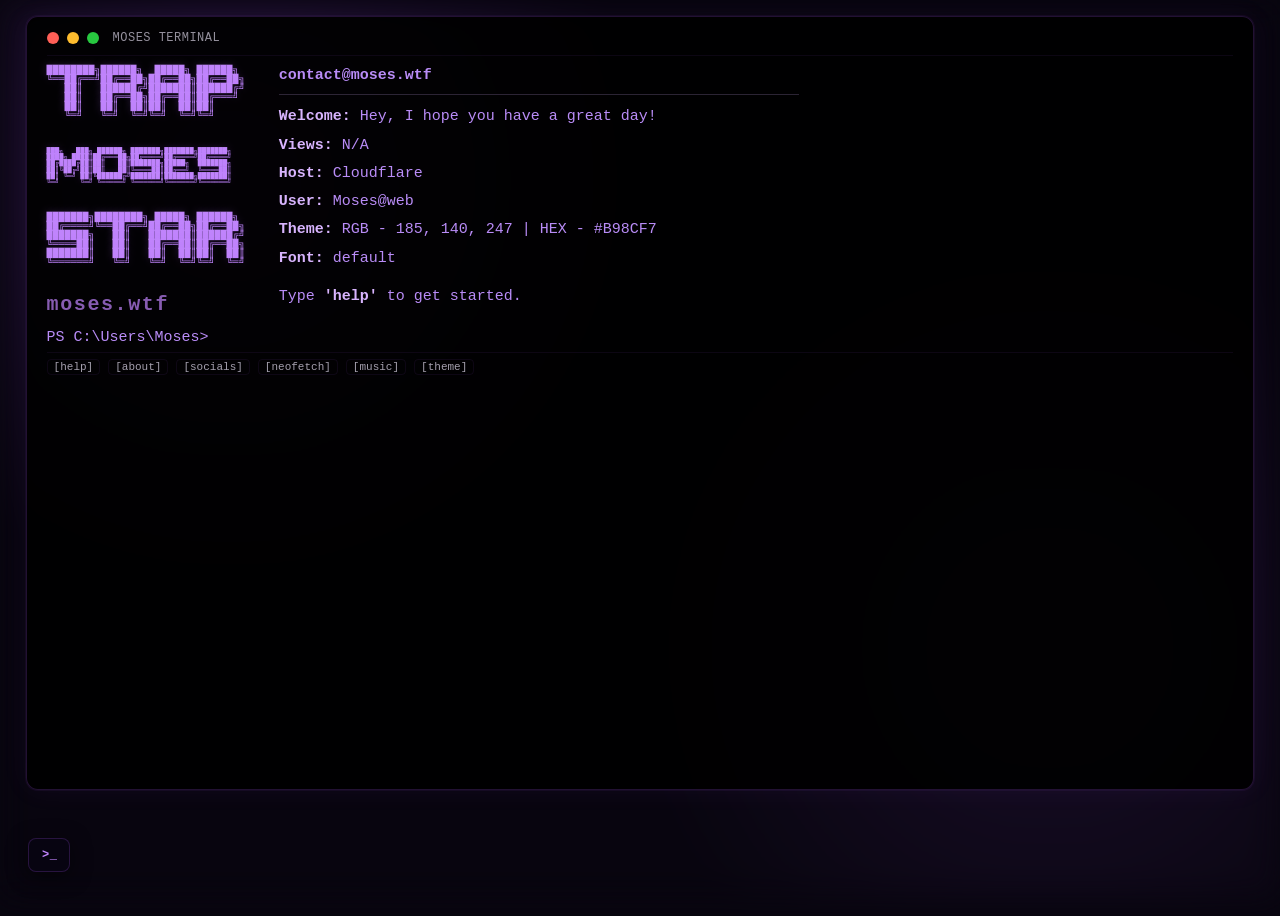
==== index.html @ 408b605d "feat: add founder badge, larger badges, theme-adaptive color" ====
<!DOCTYPE html>
<html lang="de">
<head>
  <meta charset="UTF-8" />
  <meta name="viewport" content="width=device-width, initial-scale=1.0"/>
  <title>moses.wtf</title>
  <link rel="stylesheet" href="style.css?v=12" />
  <link rel="icon" type="image/svg+xml" href="/favicon.svg">
  <link rel="preconnect" href="https://fonts.googleapis.com">
  <link rel="preconnect" href="https://fonts.gstatic.com" crossorigin>
  <link href="https://fonts.googleapis.com/css2?family=Fira+Code:wght@400;700&family=IBM+Plex+Mono:wght@400;700&family=Inconsolata:wght@400;700&family=JetBrains+Mono:wght@400;700&family=Source+Code+Pro:wght@400;700&family=Space+Mono:wght@400;700&display=swap" rel="stylesheet">
</head>
<body class="theme-purple">
  <div class="bg"></div>

  <main class="terminal" id="terminal">
    <div class="titlebar">
      <div class="mac-buttons">
        <span class="dot red"></span>
        <span class="dot yellow" id="dot-yellow"></span>
        <span class="dot green"></span>
      </div>
      <span class="title">MOSES TERMINAL</span>
    </div>

    <section class="hero">
      <div class="hero-left">
        <pre class="ascii ascii-trap">████████╗██████╗  █████╗ ██████╗ 
╚══██╔══╝██╔══██╗██╔══██╗██╔══██╗
   ██║   ██████╔╝███████║██████╔╝ 
   ██║   ██╔══██╗██╔══██║██╔═══╝  
   ██║   ██║  ██║██║  ██║██║      
   ╚═╝   ╚═╝  ╚═╝╚═╝  ╚═╝╚═╝      </pre>
        <pre class="ascii ascii-moses">███╗   ███╗ ██████╗ ███████╗███████╗███████╗
████╗ ████║██╔═══██╗██╔════╝██╔════╝██╔════╝
██╔████╔██║██║   ██║███████╗█████╗  ███████╗
██║╚██╔╝██║██║   ██║╚════██║██╔══╝  ╚════██║
██║ ╚═╝ ██║╚██████╔╝███████║███████╗███████║
╚═╝     ╚═╝ ╚═════╝ ╚══════╝╚══════╝╚══════╝</pre>
        <pre class="ascii ascii-star">███████╗████████╗ █████╗ ██████╗ 
██╔════╝╚══██╔══╝██╔══██╗██╔══██╗
███████╗   ██║   ███████║██████╔╝ 
╚════██║   ██║   ██╔══██║██╔══██╗ 
███████║   ██║   ██║  ██║██║  ██║ 
╚══════╝   ╚═╝   ╚═╝  ╚═╝╚═╝  ╚═╝</pre>
        <h1 class="main-title" id="main-title">moses.wtf</h1>
      </div>

      <div class="hero-right">
<p class="welcome-title">contact@moses.wtf</p>
<div class="divider"></div>

<p><span class="label">Welcome:</span> Hey, I hope you have a great day!</p>
<p><span class="label">Views:</span> <span id="view-count">...</span></p>
<p><span class="label">Host:</span> Cloudflare</p>
<p><span class="label">User:</span> Moses@web</p>
<p><span class="label">Theme:</span> <span id="theme-info">RGB - 185, 140, 247 | HEX - #B98CF7</span></p>
<p><span class="label">Font:</span>  <span id="font-info">default</span></p>

<p class="help-hint">Type <span class="label">'help'</span> to get started.</p>
      </div>
    </section>

    <div class="input-line">
      <span class="prompt">PS C:\Users\Moses&gt;</span>
      <div class="autocomplete-wrapper">
        <span id="input-sizer" class="input-sizer"></span>
        <input id="cmd" type="text" autofocus />
        <span id="ghost" class="ghost-text"></span>
      </div>
    </div>

    <div class="cmd-hints">
      <span class="hint-btn" data-cmd="help">[help]</span>
      <span class="hint-btn" data-cmd="about">[about]</span>
      <span class="hint-btn" data-cmd="socials">[socials]</span>
      <span class="hint-btn" data-cmd="neofetch">[neofetch]</span>
      <span class="hint-btn" data-cmd="music">[music]</span>
      <span class="hint-btn" data-cmd="theme">[theme]</span>
    </div>

    <section id="output" class="output"></section>
  </main>

  <div class="matrix-overlay" id="matrix-overlay">
    <canvas id="matrix-canvas"></canvas>
    <div class="matrix-center">
      <div class="matrix-idle">
        <div>SYSTEM IDLE</div>
        <div>&gt; hibernating...<span class="matrix-cursor">▋</span></div>
      </div>
    </div>
    <div class="matrix-hint">— click or press any key to restore —</div>
  </div>

  <div class="egg-toast" id="egg-toast"></div>

  <button class="gb-toggle" id="gb-toggle" type="button">
    <span class="gb-toggle-icon">&gt;_</span>
    <span class="gb-toggle-label">guestbook</span>
  </button>

  <div class="gb-panel" id="gb-panel">
    <div class="gb-header">
      <span class="gb-title">&gt;_ guestbook</span>
      <span class="gb-count" id="gb-count"></span>
    </div>
    <div class="gb-chat" id="gb-entries"><div class="gb-loading">loading...</div></div>
    <div class="gb-form">
      <div class="gb-form-row">
        <input  class="gb-input gb-name" id="gb-name"    type="text" placeholder="name"            maxlength="30"  autocomplete="off" spellcheck="false" />
        <input  class="gb-input gb-msg"  id="gb-message" type="text" placeholder="leave a mark..." maxlength="200" autocomplete="off" spellcheck="false" />
        <button class="gb-submit" id="gb-submit" type="button">&gt;</button>
      </div>
    </div>
  </div>

  <div class="egg-hint" id="egg-hint">
    <button class="egg-hint-close" id="egg-hint-close">×</button>
    <span class="egg-hint-prompt">&gt;_</span> can you find all easter eggs?
  </div>

  <div class="links-overlay" id="links-overlay">
    <div class="links-panel" id="links-panel">
      <button class="links-close" id="links-close">×</button>
      <div class="links-header">
        <div class="links-title-row">
          <div class="links-title">moses.wtf</div>
          <div class="links-badges">
            <span class="badge" data-tip="VIP">
              <svg xmlns="http://www.w3.org/2000/svg" width="1em" height="1em" viewBox="2 2 20 20"><path fill="currentColor" d="M9.153 5.408C10.42 3.136 11.053 2 12 2c.947 0 1.58 1.136 2.847 3.408l.328.588c.36.646.54.969.82 1.182c.28.213.63.292 1.33.45l.636.144c2.46.557 3.689.835 3.982 1.776c.292.94-.546 1.921-2.223 3.882l-.434.507c-.476.557-.715.836-.822 1.18c-.107.345-.071.717.001 1.46l.066.677c.253 2.617.38 3.925-.386 4.506c-.766.582-1.918.051-4.22-1.009l-.597-.274c-.654-.302-.981-.452-1.328-.452c-.347 0-.674.15-1.329.452l-.595.274c-2.303 1.06-3.455 1.59-4.22 1.01c-.767-.582-.64-1.89-.387-4.507l.066-.676c.072-.744.108-1.116 0-1.46c-.106-.345-.345-.624-.821-1.18l-.434-.508c-1.677-1.96-2.515-2.941-2.223-3.882c.293-.941 1.523-1.22 3.983-1.776l.636-.144c.699-.158 1.048-.237 1.329-.45c.28-.213.46-.536.82-1.182l.328-.588Z"/></svg>
            </span>
            <span class="badge" data-tip="founder">
              <svg xmlns="http://www.w3.org/2000/svg" width="1em" height="1em" viewBox="2.3 2 19.39 20"><path fill="currentColor" d="m16.06 13.09l5.63 5.59l-3.32 3.28l-5.59-5.59v-.92l2.36-2.36h.92m.91-2.53L16 9.6l-4.79 4.8v1.97L5.58 22L2.3 18.68l5.59-5.59h1.97l.78-.78L6.8 8.46H5.5L2.69 5.62L5.31 3l2.8 2.8v1.31L12 10.95l2.66-2.66l-.96-1.01L15 5.97h-2.66l-.65-.65L15 2l.66.66v2.66L16.97 4l3.28 3.28c1.09 1.1 1.09 2.89 0 3.98l-1.97-2.01l-1.31 1.31Z"/></svg>
            </span>
          </div>
        </div>
        <div class="links-sub">links &amp; profiles</div>
      </div>
      <div class="links-list">
        <a class="link-item" href="https://guns.lol/moses" target="_blank" rel="noopener noreferrer">
          <span class="link-platform">guns.lol</span>
          <span class="link-desc">main profile</span>
        </a>
        <a class="link-item" href="https://instagram.com/mosesdercutter" target="_blank" rel="noopener noreferrer">
          <span class="link-platform">instagram</span>
          <span class="link-desc">@mosesdercutter</span>
        </a>
        <a class="link-item" href="https://steamcommunity.com/id/schwarzepillen" target="_blank" rel="noopener noreferrer">
          <span class="link-platform">steam</span>
          <span class="link-desc">game main</span>
        </a>
        <a class="link-item" href="https://github.com/MosesByte" target="_blank" rel="noopener noreferrer">
          <span class="link-platform">github</span>
          <span class="link-desc">open source</span>
        </a>
        <a class="link-item" href="https://fakecrime.bio/moses76" target="_blank" rel="noopener noreferrer">
          <span class="link-platform">fakecrime.bio</span>
          <span class="link-desc">link profile</span>
        </a>
        <a class="link-item" href="mailto:contact@moses.wtf">
          <span class="link-platform">contact@moses.wtf</span>
          <span class="link-desc">get in touch</span>
        </a>
        <a class="link-item" href="https://github.com/MosesByte/moses-about-terminal" target="_blank" rel="noopener noreferrer">
          <span class="link-platform">source code</span>
          <span class="link-desc">this terminal</span>
        </a>
      </div>
    </div>
  </div>

  <script src="script.js"></script>
</body>
</html>
---- style.css ----
:root {
  --font-main: Consolas, monospace;
  --bg-main: #08050f;
  --bg-glow-1: rgba(168, 85, 247, 0.18);
  --bg-glow-2: rgba(168, 85, 247, 0.10);

  --text-main: #b98cf7;
  --text-strong: #d8b4fe;
  --text-title: #c084fc;
  --text-muted: #a5a0ae;

  --border-soft: rgba(168, 85, 247, 0.20);
  --border-faint: rgba(168, 85, 247, 0.07);
  --shadow-soft: rgba(168, 85, 247, 0.06);
}

body.theme-purple {
  --bg-main: #08050f;
  --bg-glow-1: rgba(168, 85, 247, 0.18);
  --bg-glow-2: rgba(168, 85, 247, 0.10);
  --text-main: #b98cf7;
  --text-strong: #d8b4fe;
  --text-title: #c084fc;
  --border-soft: rgba(168, 85, 247, 0.20);
  --border-faint: rgba(168, 85, 247, 0.07);
  --shadow-soft: rgba(168, 85, 247, 0.06);
}

body.theme-red {
  --bg-main: #120607;
  --bg-glow-1: rgba(205, 71, 71, 0.18);
  --bg-glow-2: rgba(205, 71, 71, 0.10);
  --text-main: #e46c6c;
  --text-strong: #ff9a9a;
  --text-title: #ff6b6b;
  --border-soft: rgba(205, 71, 71, 0.24);
  --border-faint: rgba(205, 71, 71, 0.08);
  --shadow-soft: rgba(205, 71, 71, 0.08);
}

body.theme-blue {
  --bg-main: #06101a;
  --bg-glow-1: rgba(77, 166, 255, 0.18);
  --bg-glow-2: rgba(77, 166, 255, 0.10);
  --text-main: #7dbdff;
  --text-strong: #b8ddff;
  --text-title: #5fb0ff;
  --border-soft: rgba(77, 166, 255, 0.24);
  --border-faint: rgba(77, 166, 255, 0.08);
  --shadow-soft: rgba(77, 166, 255, 0.08);
}

* {
  box-sizing: border-box;
}

html,
body {
  height: 100%;
}

body {
  margin: 0;
  background: var(--bg-main);
  color: var(--text-main);
  font-family: var(--font-main);
  overflow: hidden;
}

.bg {
  position: fixed;
  inset: 0;
  z-index: -1;
  background:
    radial-gradient(circle at 18% 20%, var(--bg-glow-1), transparent 32%),
    radial-gradient(circle at 82% 72%, var(--bg-glow-2), transparent 34%),
    var(--bg-main);
  filter: blur(16px);
}

.terminal {
  position: relative;
  z-index: 1;
  transition: transform 0.42s cubic-bezier(0.55, 0, 0.85, 0.05), filter 0.32s ease, opacity 0.38s ease;
  width: min(1280px, 96vw);
  height: min(86vh, 860px);
  margin: 16px auto;
  padding: 14px 20px 16px;
  background: rgba(0, 0, 0, 0.9);
  border-radius: 12px;
  border: 1px solid var(--border-soft);
  box-shadow:
    0 0 0 1px var(--shadow-soft),
    0 0 28px var(--shadow-soft);
  overflow: hidden;
  display: flex;
  flex-direction: column;
}

.titlebar {
  display: flex;
  align-items: center;
  gap: 14px;
  color: var(--text-muted);
  font-size: 12px;
  user-select: none;
  padding-bottom: 10px;
  margin-bottom: 10px;
  border-bottom: 1px solid var(--border-faint);
}

.mac-buttons {
  display: flex;
  gap: 8px;
}

.dot {
  width: 12px;
  height: 12px;
  border-radius: 50%;
  display: inline-block;
  position: relative;
  cursor: default;
}

#dot-yellow {
  cursor: pointer;
}

.dot::before {
  content: '';
  position: absolute;
  inset: 0;
  display: flex;
  align-items: center;
  justify-content: center;
  font-size: 9px;
  font-weight: 900;
  line-height: 12px;
  text-align: center;
  color: rgba(0, 0, 0, 0.55);
  opacity: 0;
  transition: opacity 0.15s ease;
}

.mac-buttons:hover .dot.red::before    { content: '×'; opacity: 1; }
.mac-buttons:hover .dot.yellow::before { content: '−'; opacity: 1; }
.mac-buttons:hover .dot.green::before  { content: '+'; opacity: 1; }

.red    { background: #ff5f57; }
.yellow { background: #febc2e; }
.green  { background: #28c840; }

.title {
  opacity: 0.9;
  letter-spacing: 0.04em;
}

.hero {
  display: flex;
  flex-direction: row;
  gap: 28px;
  margin-bottom: 6px;
  align-items: stretch;
}

.hero-left {
  flex-shrink: 0;
  display: flex;
  flex-direction: column;
  align-items: flex-start;
  justify-content: space-between;
}

.ascii {
  margin: 0;
  line-height: 0.9;
  white-space: pre;
  color: var(--text-title);
  text-shadow: 0 0 8px color-mix(in srgb, var(--text-title) 20%, transparent);
}

.ascii-trap { font-size: 10px; }
.ascii-moses { font-size: 7px; }
.ascii-star { font-size: 10px; }

.main-title {
  margin: 0;
  font-size: 20px;
  line-height: 1;
  color: var(--text-title);
  letter-spacing: 0.08em;
  opacity: 0.7;
  cursor: pointer;
  transition: opacity 0.15s;
}

.main-title:hover {
  opacity: 1;
}

.hero-right {
  flex: 1;
  max-width: 520px;
  margin-top: 0;
}

.welcome-title {
  margin: 0 0 8px 0;
  font-size: 17px;
  font-weight: 700;
  color: var(--text-title);
}

.divider {
  width: 100%;
  height: 1px;
  background: color-mix(in srgb, var(--text-strong) 20%, transparent);
  margin: 0 0 12px 0;
}

.hero-right p {
  margin: 0 0 8px 0;
  font-size: 15px;
  line-height: 1.35;
  color: var(--text-main);
}

.label {
  color: var(--text-strong);
  font-weight: 700;
}

.cmd-name {
  display: inline-block;
  min-width: 10ch;
  color: var(--text-strong);
  font-weight: 700;
  cursor: pointer;
}

.cmd-name:hover {
  color: var(--text-title);
  text-decoration: underline;
}

.help-hint {
  margin-top: 18px !important;
}

.output {
  width: 100%;
  margin-top: 2px;
  flex: 1;
  min-height: 120px;
  overflow-y: auto;
  font-size: 15px;
  padding-right: 6px;
}

.output-entry {
  margin-bottom: 12px;
}

.command-line {
  color: var(--text-title);
  margin-bottom: 6px;
}

.response-line {
  color: var(--text-main);
  line-height: 1.8;
  white-space: normal;
}

.response-line strong {
  color: var(--text-strong);
  font-weight: 700;
}

.response-line a {
  color: inherit;
  text-decoration: none;
  transition: color 0.18s ease, text-decoration-color 0.18s ease;
}

.response-line a:hover {
  color: var(--text-strong);
  text-decoration: underline;
}

.input-line {
  display: flex;
  align-items: center;
  gap: 10px;
  margin-top: 8px;
}

.prompt {
  white-space: nowrap;
  font-size: 15px;
  color: var(--text-main);
}

.autocomplete-wrapper {
  flex: 1;
  display: flex;
  align-items: center;
  min-width: 0;
  position: relative;
  padding-left: 3px;
}

.input-sizer {
  position: absolute;
  visibility: hidden;
  white-space: pre;
  font: inherit;
  font-size: 15px;
  pointer-events: none;
}

input {
  width: 2px;
  background: transparent;
  border: none;
  outline: none;
  color: var(--text-main);
  font: inherit;
  font-size: 15px;
  caret-color: var(--text-strong);
  padding: 0;
}

.ghost-text {
  color: var(--text-muted);
  opacity: 0.4;
  font: inherit;
  font-size: 15px;
  pointer-events: none;
  white-space: pre;
  user-select: none;
}

.output::-webkit-scrollbar {
  width: 8px;
}

.output::-webkit-scrollbar-thumb {
  background: color-mix(in srgb, var(--text-title) 28%, transparent);
  border-radius: 10px;
}

.output::-webkit-scrollbar-track {
  background: transparent;
}

.cmd-hints {
  display: flex;
  gap: 8px;
  flex-wrap: wrap;
  margin-top: 6px;
  padding-top: 6px;
  border-top: 1px solid var(--border-faint);
}

.hint-btn {
  color: var(--text-muted);
  font-size: 11px;
  cursor: pointer;
  padding: 1px 6px;
  border-radius: 4px;
  border: 1px solid var(--border-faint);
  transition: color 0.15s, border-color 0.15s;
  user-select: none;
}

.hint-btn:hover {
  color: var(--text-strong);
  border-color: var(--border-soft);
}

.did-you-mean {
  color: var(--text-strong);
  font-weight: 700;
  cursor: pointer;
}

.did-you-mean:hover {
  text-decoration: underline;
}

.tab-hint {
  color: var(--text-muted);
  font-size: 13px;
}


.terminal.dimmed {
  transform: scale(0.97);
  filter: blur(2px);
}

.terminal.minimized {
  transform: scale(0.04) translateY(30px);
  opacity: 0;
  pointer-events: none;
}

/* ── Matrix Overlay ─────────────────────────────────────────── */

.matrix-overlay {
  position: fixed;
  inset: 0;
  z-index: 50;
  background: #000;
  opacity: 0;
  pointer-events: none;
  transition: opacity 0.5s ease;
}

.matrix-overlay.active {
  opacity: 1;
  pointer-events: all;
}

#matrix-canvas {
  position: absolute;
  inset: 0;
  width: 100%;
  height: 100%;
}

.matrix-center {
  position: absolute;
  inset: 0;
  display: flex;
  align-items: center;
  justify-content: center;
  pointer-events: none;
}

.matrix-idle {
  font-family: var(--font-main);
  font-size: 14px;
  color: var(--text-muted);
  opacity: 0.35;
  text-align: center;
  line-height: 2.2;
  letter-spacing: 0.12em;
}

.matrix-cursor {
  animation: cur-blink 1.1s step-end infinite;
}

@keyframes cur-blink {
  50% { opacity: 0; }
}

.matrix-hint {
  position: absolute;
  bottom: 28px;
  left: 50%;
  transform: translateX(-50%);
  font-family: var(--font-main);
  font-size: 11px;
  color: var(--text-muted);
  opacity: 0.2;
  letter-spacing: 0.09em;
  white-space: nowrap;
  pointer-events: none;
}

/* ── Easter Egg Toast ───────────────────────────────────────── */

.egg-toast {
  position: fixed;
  bottom: 90px;
  left: 50%;
  transform: translateX(-50%);
  z-index: 300;
  background: rgba(8, 5, 18, 0.92);
  border: 1px solid var(--border-soft);
  border-radius: 8px;
  padding: 10px 20px;
  font-family: var(--font-main);
  font-size: 12px;
  color: var(--text-muted);
  letter-spacing: 0.07em;
  white-space: nowrap;
  opacity: 0;
  pointer-events: none;
  backdrop-filter: blur(10px);
  box-shadow: 0 4px 30px rgba(0, 0, 0, 0.6), 0 0 0 1px var(--shadow-soft);
}

.egg-toast.show {
  animation: egg-reveal 4s forwards;
}

/* ── Guestbook ──────────────────────────────────────────────── */

.gb-toggle {
  position: fixed;
  bottom: 28px;
  left: 28px;
  z-index: 251;
  display: flex;
  align-items: center;
  gap: 8px;
  background: rgba(8, 5, 18, 0.95);
  border: 1px solid var(--border-soft);
  border-radius: 8px;
  padding: 9px 13px;
  cursor: pointer;
  font-family: var(--font-main);
  font-size: 12px;
  color: var(--text-muted);
  letter-spacing: 0.05em;
  backdrop-filter: blur(12px);
  box-shadow: 0 4px 20px rgba(0, 0, 0, 0.5);
  overflow: hidden;
  max-width: 42px;
  white-space: nowrap;
  user-select: none;
  appearance: none;
  -webkit-appearance: none;
  transition: max-width 0.35s cubic-bezier(0.16, 1, 0.3, 1),
              color 0.15s, border-color 0.15s, box-shadow 0.15s;
}

.gb-toggle:hover,
.gb-toggle.active {
  max-width: 160px;
  color: var(--text-strong);
  border-color: var(--border-soft);
  box-shadow: 0 0 16px var(--shadow-soft);
}

.gb-toggle-icon {
  color: var(--text-title);
  font-weight: 700;
  flex-shrink: 0;
}

.gb-toggle-label {
  opacity: 0;
  transition: opacity 0.18s ease 0.1s;
}

.gb-toggle:hover .gb-toggle-label,
.gb-toggle.active .gb-toggle-label {
  opacity: 1;
}

.gb-panel {
  position: fixed;
  bottom: 80px;
  left: 28px;
  width: min(340px, calc(100vw - 56px));
  height: 420px;
  background: rgba(6, 4, 14, 0.97);
  border: 1px solid var(--border-soft);
  border-radius: 12px;
  z-index: 250;
  display: flex;
  flex-direction: column;
  overflow: hidden;
  transform: translateY(16px) scale(0.96);
  opacity: 0;
  pointer-events: none;
  transition: transform 0.3s cubic-bezier(0.16, 1, 0.3, 1), opacity 0.22s ease;
  box-shadow: 0 12px 50px rgba(0, 0, 0, 0.65), 0 0 0 1px var(--shadow-soft);
}

.gb-panel.open {
  transform: translateY(0) scale(1);
  opacity: 1;
  pointer-events: all;
}

.gb-header {
  display: flex;
  align-items: center;
  justify-content: space-between;
  padding: 12px 14px 10px;
  border-bottom: 1px solid var(--border-faint);
  flex-shrink: 0;
}

.gb-title {
  font-family: var(--font-main);
  font-size: 12px;
  font-weight: 700;
  color: var(--text-title);
  letter-spacing: 0.07em;
}

.gb-count {
  font-family: var(--font-main);
  font-size: 11px;
  color: var(--text-muted);
  opacity: 0.6;
}

.gb-chat {
  flex: 1;
  overflow-y: auto;
  padding: 6px 0 4px;
  display: flex;
  flex-direction: column;
}

.gb-chat::-webkit-scrollbar { width: 4px; }
.gb-chat::-webkit-scrollbar-thumb {
  background: color-mix(in srgb, var(--text-title) 22%, transparent);
  border-radius: 4px;
}
.gb-chat::-webkit-scrollbar-track { background: transparent; }

.gb-entry {
  padding: 5px 14px;
  line-height: 1.45;
  font-family: var(--font-main);
  font-size: 12px;
}

.gb-entry:hover {
  background: rgba(255, 255, 255, 0.02);
}

.gb-entry-name {
  color: var(--text-title);
  font-weight: 700;
  margin-right: 6px;
}

.gb-entry-msg {
  color: var(--text-muted);
  word-break: break-word;
}

.gb-entry-date {
  display: block;
  font-size: 10px;
  color: var(--text-muted);
  opacity: 0.35;
  margin-top: 1px;
  padding-left: 2px;
}

.gb-empty,
.gb-loading {
  flex: 1;
  display: flex;
  align-items: center;
  justify-content: center;
  font-family: var(--font-main);
  font-size: 12px;
  color: var(--text-muted);
  opacity: 0.4;
}

.gb-form {
  border-top: 1px solid var(--border-faint);
  padding: 10px 12px;
  display: flex;
  flex-direction: column;
  gap: 6px;
  flex-shrink: 0;
}

.gb-form-row {
  display: flex;
  gap: 6px;
  align-items: center;
}

.gb-input {
  background: rgba(255, 255, 255, 0.03);
  border: 1px solid var(--border-faint);
  border-radius: 6px;
  outline: none;
  color: var(--text-main);
  font-family: var(--font-main);
  font-size: 12px;
  padding: 7px 9px;
  caret-color: var(--text-strong);
  transition: border-color 0.15s;
  box-sizing: border-box;
}

.gb-input::placeholder { color: var(--text-muted); opacity: 0.45; }
.gb-input:focus { border-color: var(--border-soft); outline: none; }

.gb-name { width: 90px; flex-shrink: 0; }
.gb-msg  { flex: 1; min-width: 0; }

.gb-submit {
  background: transparent;
  border: 1px solid var(--border-soft);
  border-radius: 6px;
  color: var(--text-title);
  font-family: var(--font-main);
  font-size: 14px;
  padding: 5px 12px;
  cursor: pointer;
  flex-shrink: 0;
  transition: color 0.15s, border-color 0.15s, box-shadow 0.15s;
  line-height: 1;
}

.gb-submit:hover {
  color: var(--text-strong);
  border-color: var(--text-title);
  box-shadow: 0 0 8px var(--shadow-soft);
}

.gb-submit:disabled { opacity: 0.35; cursor: default; }

.egg-hint {
  position: fixed;
  bottom: 28px;
  right: 28px;
  z-index: 250;
  background: rgba(8, 5, 18, 0.92);
  border: 1px solid var(--border-soft);
  border-radius: 10px;
  padding: 12px 38px 12px 16px;
  font-family: var(--font-main);
  font-size: 12px;
  color: var(--text-muted);
  letter-spacing: 0.05em;
  backdrop-filter: blur(10px);
  box-shadow: 0 4px 30px rgba(0, 0, 0, 0.5), 0 0 0 1px var(--shadow-soft);
  opacity: 0;
  transform: translateY(10px);
  pointer-events: none;
  transition: opacity 0.35s ease, transform 0.35s cubic-bezier(0.16, 1, 0.3, 1);
}

.egg-hint.visible {
  opacity: 1;
  transform: translateY(0);
  pointer-events: all;
}

.egg-hint-close {
  position: absolute;
  top: 8px;
  right: 10px;
  background: none;
  border: none;
  color: var(--text-muted);
  font-size: 16px;
  cursor: pointer;
  padding: 0 3px;
  line-height: 1;
  font-family: inherit;
  transition: color 0.15s;
}

.egg-hint-close:hover {
  color: var(--text-strong);
}

.egg-hint-prompt {
  color: var(--text-title);
  margin-right: 4px;
}

@keyframes egg-reveal {
  0%   { opacity: 0; transform: translateX(-50%) translateY(10px); }
  10%  { opacity: 1; transform: translateX(-50%) translateY(0); }
  13%  { transform: translateX(-52%) translateY(0); }
  15%  { transform: translateX(-49%) translateY(0); }
  17%  { transform: translateX(-50%) translateY(0); }
  78%  { opacity: 1; }
  100% { opacity: 0; transform: translateX(-50%) translateY(-5px); }
}

.links-overlay {
  position: fixed;
  inset: 0;
  z-index: 200;
  display: flex;
  align-items: center;
  justify-content: center;
  background: rgba(0, 0, 0, 0.55);
  backdrop-filter: blur(3px);
  opacity: 0;
  pointer-events: none;
  transition: opacity 0.25s ease;
}

.links-overlay.open {
  opacity: 1;
  pointer-events: all;
}

.links-panel {
  position: relative;
  width: min(400px, 92vw);
  background: rgba(8, 5, 18, 0.96);
  border: 1px solid var(--border-soft);
  border-radius: 14px;
  padding: 28px 24px 24px;
  transform: translateY(36px);
  opacity: 0;
  transition: transform 0.32s cubic-bezier(0.16, 1, 0.3, 1), opacity 0.25s ease;
  box-shadow: 0 8px 60px rgba(0, 0, 0, 0.6), 0 0 0 1px var(--shadow-soft);
}

.links-overlay.open .links-panel {
  transform: translateY(0);
  opacity: 1;
}

.links-close {
  position: absolute;
  top: 14px;
  right: 16px;
  background: none;
  border: none;
  color: var(--text-muted);
  font-size: 20px;
  cursor: pointer;
  line-height: 1;
  padding: 2px 6px;
  border-radius: 4px;
  transition: color 0.15s;
  font-family: inherit;
}

.links-close:hover {
  color: var(--text-strong);
}

.links-header {
  margin-bottom: 20px;
}

.links-title-row {
  display: flex;
  align-items: center;
  gap: 8px;
  margin-bottom: 4px;
  line-height: 1;
}

.links-badges {
  display: flex;
  gap: 4px;
  align-items: center;
}

.badge {
  display: inline-flex;
  align-items: center;
  justify-content: center;
  width: 24px;
  height: 24px;
  background: rgba(255, 255, 255, 0.05);
  border: 1px solid var(--border-soft);
  border-radius: 6px;
  color: var(--text-strong);
  cursor: default;
  flex-shrink: 0;
  position: relative;
  transition: color 0.15s, border-color 0.15s, background 0.15s, box-shadow 0.15s;
}

.badge:hover {
  color: #fff;
  border-color: var(--text-title);
  background: rgba(255, 255, 255, 0.09);
  box-shadow: 0 0 8px var(--shadow-soft);
}

.badge::after {
  content: attr(data-tip);
  position: absolute;
  bottom: calc(100% + 5px);
  left: 50%;
  transform: translateX(-50%);
  background: rgba(6, 4, 14, 0.97);
  border: 1px solid var(--border-soft);
  border-radius: 4px;
  padding: 3px 7px;
  font-family: var(--font-main);
  font-size: 10px;
  letter-spacing: 0.07em;
  color: var(--text-strong);
  white-space: nowrap;
  opacity: 0;
  pointer-events: none;
  transition: opacity 0.15s;
}

.badge:hover::after {
  opacity: 1;
}

.badge svg {
  width: 14px;
  height: 14px;
  display: block;
}

.links-title {
  font-size: 18px;
  font-weight: 700;
  color: var(--text-title);
  letter-spacing: 0.06em;
  margin-bottom: 4px;
}

.links-sub {
  font-size: 12px;
  color: var(--text-muted);
  letter-spacing: 0.04em;
}

.links-list {
  display: flex;
  flex-direction: column;
  gap: 4px;
}

.link-item {
  display: flex;
  align-items: center;
  justify-content: space-between;
  padding: 10px 12px;
  border-radius: 8px;
  border: 1px solid transparent;
  text-decoration: none;
  color: inherit;
  transition: background 0.15s, border-color 0.15s, transform 0.15s, box-shadow 0.15s;
}

.link-item::before {
  content: '→';
  color: var(--text-muted);
  font-size: 12px;
  margin-right: 10px;
  flex-shrink: 0;
  transition: color 0.15s;
}

.link-item:hover {
  background: rgba(255, 255, 255, 0.04);
  border-color: var(--border-faint);
  transform: translateX(4px);
  box-shadow: inset 3px 0 0 var(--text-title);
}

.link-item:hover::before {
  color: var(--text-title);
}

.link-platform {
  color: var(--text-strong);
  font-weight: 700;
  font-size: 14px;
  flex: 1;
}

.link-desc {
  color: var(--text-muted);
  font-size: 12px;
}

@media (max-width: 900px) {
  body {
    overflow: auto;
  }

  .terminal {
    height: auto;
    min-height: calc(100vh - 24px);
  }

  .hero {
    flex-direction: column;
    gap: 0;
  }

  .hero-left {
    display: none;
  }

  .hero-right {
    max-width: 100%;
  }

  .main-title {
    font-size: 24px;
  }

  .hero-right p,
  .prompt,
  input,
  .ghost-text,
  .input-sizer,
  .output {
    font-size: 14px;
  }

  .hint-btn {
    font-size: 13px;
    padding: 4px 10px;
  }
}
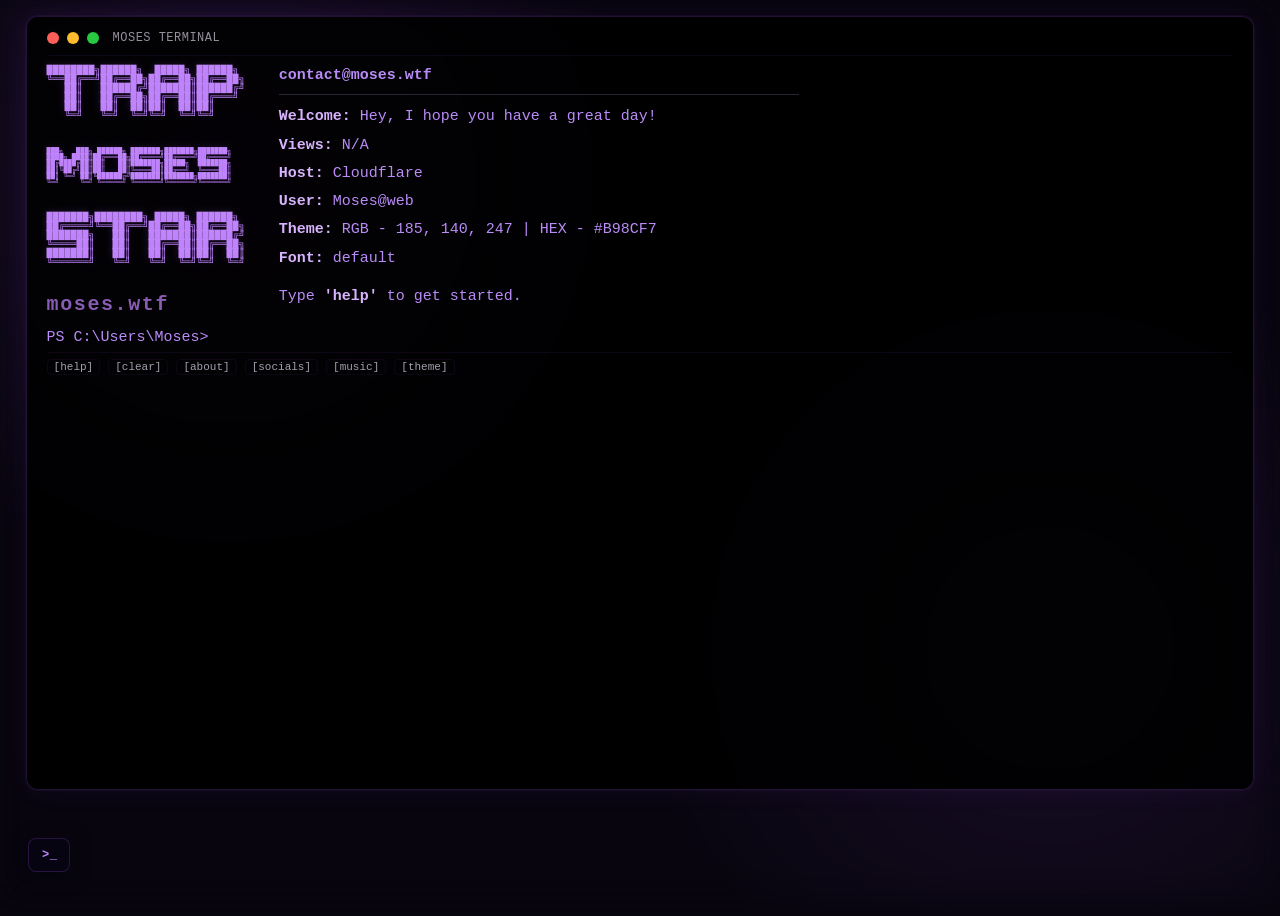
==== commit 5955e21e: "Update index.html" ====
--- a/index.html
+++ b/index.html
@@ -3,8 +3,27 @@
 <head>
   <meta charset="UTF-8" />
   <meta name="viewport" content="width=device-width, initial-scale=1.0"/>
-  <title>moses.wtf</title>
-  <link rel="stylesheet" href="style.css?v=12" />
+  <title>moses.wtf — terminal</title>
+
+  <meta name="description" content="moses.wtf — a terminal-style personal page. Type 'help' to get started." />
+  <meta name="author" content="Moses" />
+  <meta name="theme-color" content="#b98cf7" />
+
+  <!-- Open Graph -->
+  <meta property="og:type" content="website" />
+  <meta property="og:url" content="https://moses.wtf" />
+  <meta property="og:title" content="moses.wtf — terminal" />
+  <meta property="og:description" content="A terminal-style personal page by Moses. Type 'help' to get started." />
+  <meta property="og:image" content="https://moses.wtf/og.png" />
+
+  <!-- Twitter / X -->
+  <meta name="twitter:card" content="summary_large_image" />
+  <meta name="twitter:url" content="https://moses.wtf" />
+  <meta name="twitter:title" content="moses.wtf — terminal" />
+  <meta name="twitter:description" content="A terminal-style personal page by Moses. Type 'help' to get started." />
+  <meta name="twitter:image" content="https://moses.wtf/og.png" />
+
+  <link rel="stylesheet" href="style.css?v=13" />
   <link rel="icon" type="image/svg+xml" href="/favicon.svg">
   <link rel="preconnect" href="https://fonts.googleapis.com">
   <link rel="preconnect" href="https://fonts.gstatic.com" crossorigin>
@@ -72,9 +91,9 @@
 
     <div class="cmd-hints">
       <span class="hint-btn" data-cmd="help">[help]</span>
+      <span class="hint-btn" data-cmd="clear">[clear]</span>
       <span class="hint-btn" data-cmd="about">[about]</span>
       <span class="hint-btn" data-cmd="socials">[socials]</span>
-      <span class="hint-btn" data-cmd="neofetch">[neofetch]</span>
       <span class="hint-btn" data-cmd="music">[music]</span>
       <span class="hint-btn" data-cmd="theme">[theme]</span>
     </div>
--- a/style.css
+++ b/style.css
@@ -903,8 +903,8 @@
 }
 
 .badge svg {
-  width: 14px;
-  height: 14px;
+  width: 16px;
+  height: 16px;
   display: block;
 }
 
@@ -913,7 +913,7 @@
   font-weight: 700;
   color: var(--text-title);
   letter-spacing: 0.06em;
-  margin-bottom: 4px;
+  line-height: 1;
 }
 
 .links-sub {
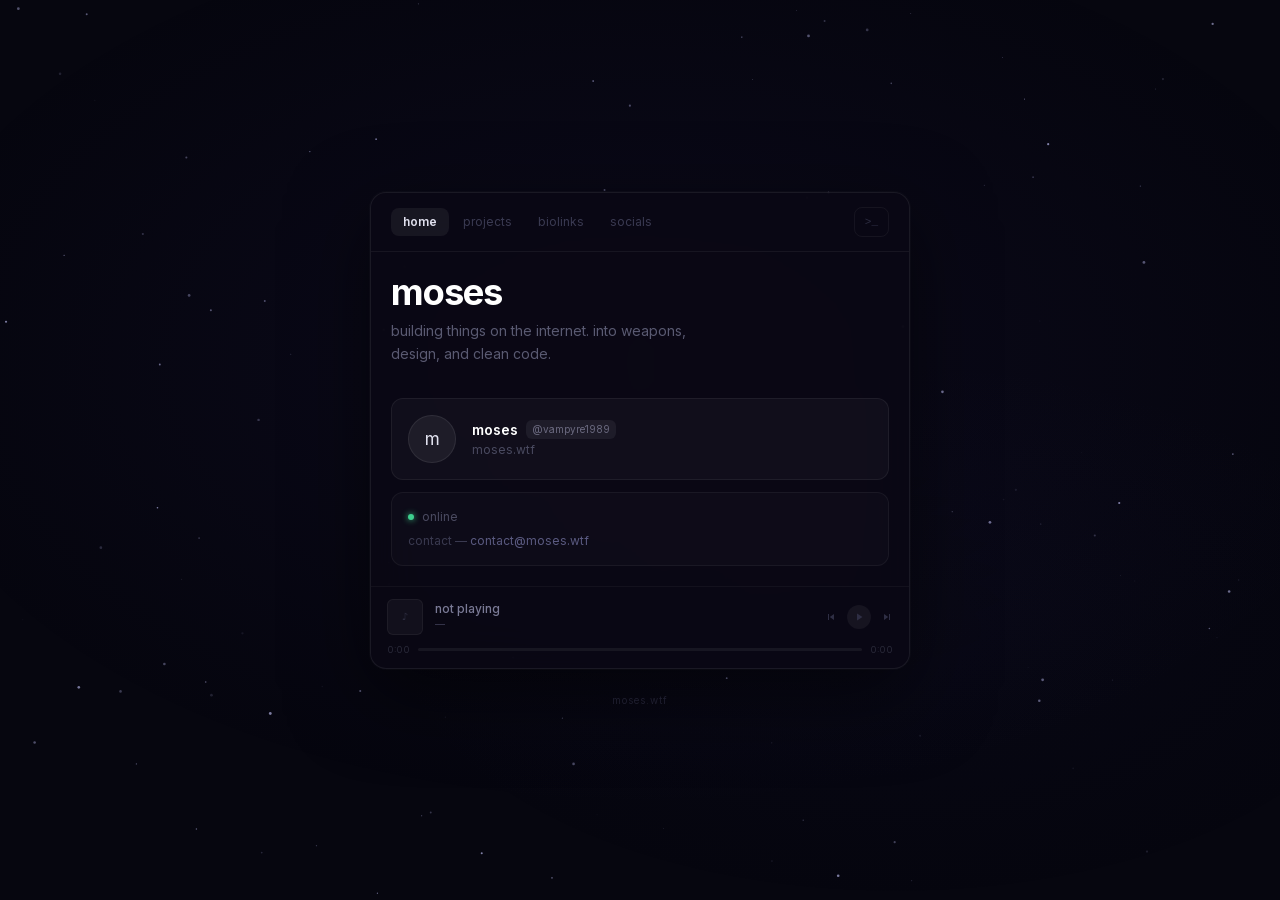
==== commit 27f244be: "feat: landing page hinzugefügt, terminal nach /terminal/ verschoben" ====
--- a/index.html
+++ b/index.html
@@ -1,194 +1 @@
-<!DOCTYPE html>
-<html lang="de">
-<head>
-  <meta charset="UTF-8" />
-  <meta name="viewport" content="width=device-width, initial-scale=1.0"/>
-  <title>moses.wtf — terminal</title>
-
-  <meta name="description" content="moses.wtf — a terminal-style personal page. Type 'help' to get started." />
-  <meta name="author" content="Moses" />
-  <meta name="theme-color" content="#b98cf7" />
-
-  <!-- Open Graph -->
-  <meta property="og:type" content="website" />
-  <meta property="og:url" content="https://moses.wtf" />
-  <meta property="og:title" content="moses.wtf — terminal" />
-  <meta property="og:description" content="A terminal-style personal page by Moses. Type 'help' to get started." />
-  <meta property="og:image" content="https://moses.wtf/og.png" />
-
-  <!-- Twitter / X -->
-  <meta name="twitter:card" content="summary_large_image" />
-  <meta name="twitter:url" content="https://moses.wtf" />
-  <meta name="twitter:title" content="moses.wtf — terminal" />
-  <meta name="twitter:description" content="A terminal-style personal page by Moses. Type 'help' to get started." />
-  <meta name="twitter:image" content="https://moses.wtf/og.png" />
-
-  <link rel="stylesheet" href="style.css?v=13" />
-  <link rel="icon" type="image/svg+xml" href="/favicon.svg">
-  <link rel="preconnect" href="https://fonts.googleapis.com">
-  <link rel="preconnect" href="https://fonts.gstatic.com" crossorigin>
-  <link href="https://fonts.googleapis.com/css2?family=Fira+Code:wght@400;700&family=IBM+Plex+Mono:wght@400;700&family=Inconsolata:wght@400;700&family=JetBrains+Mono:wght@400;700&family=Source+Code+Pro:wght@400;700&family=Space+Mono:wght@400;700&display=swap" rel="stylesheet">
-</head>
-<body class="theme-purple">
-  <div class="bg"></div>
-
-  <main class="terminal" id="terminal">
-    <div class="titlebar">
-      <div class="mac-buttons">
-        <span class="dot red"></span>
-        <span class="dot yellow" id="dot-yellow"></span>
-        <span class="dot green"></span>
-      </div>
-      <span class="title">MOSES TERMINAL</span>
-    </div>
-
-    <section class="hero">
-      <div class="hero-left">
-        <pre class="ascii ascii-trap">████████╗██████╗  █████╗ ██████╗ 
-╚══██╔══╝██╔══██╗██╔══██╗██╔══██╗
-   ██║   ██████╔╝███████║██████╔╝ 
-   ██║   ██╔══██╗██╔══██║██╔═══╝  
-   ██║   ██║  ██║██║  ██║██║      
-   ╚═╝   ╚═╝  ╚═╝╚═╝  ╚═╝╚═╝      </pre>
-        <pre class="ascii ascii-moses">███╗   ███╗ ██████╗ ███████╗███████╗███████╗
-████╗ ████║██╔═══██╗██╔════╝██╔════╝██╔════╝
-██╔████╔██║██║   ██║███████╗█████╗  ███████╗
-██║╚██╔╝██║██║   ██║╚════██║██╔══╝  ╚════██║
-██║ ╚═╝ ██║╚██████╔╝███████║███████╗███████║
-╚═╝     ╚═╝ ╚═════╝ ╚══════╝╚══════╝╚══════╝</pre>
-        <pre class="ascii ascii-star">███████╗████████╗ █████╗ ██████╗ 
-██╔════╝╚══██╔══╝██╔══██╗██╔══██╗
-███████╗   ██║   ███████║██████╔╝ 
-╚════██║   ██║   ██╔══██║██╔══██╗ 
-███████║   ██║   ██║  ██║██║  ██║ 
-╚══════╝   ╚═╝   ╚═╝  ╚═╝╚═╝  ╚═╝</pre>
-        <h1 class="main-title" id="main-title">moses.wtf</h1>
-      </div>
-
-      <div class="hero-right">
-<p class="welcome-title">contact@moses.wtf</p>
-<div class="divider"></div>
-
-<p><span class="label">Welcome:</span> Hey, I hope you have a great day!</p>
-<p><span class="label">Views:</span> <span id="view-count">...</span></p>
-<p><span class="label">Host:</span> Cloudflare</p>
-<p><span class="label">User:</span> Moses@web</p>
-<p><span class="label">Theme:</span> <span id="theme-info">RGB - 185, 140, 247 | HEX - #B98CF7</span></p>
-<p><span class="label">Font:</span>  <span id="font-info">default</span></p>
-
-<p class="help-hint">Type <span class="label">'help'</span> to get started.</p>
-      </div>
-    </section>
-
-    <div class="input-line">
-      <span class="prompt">PS C:\Users\Moses&gt;</span>
-      <div class="autocomplete-wrapper">
-        <span id="input-sizer" class="input-sizer"></span>
-        <input id="cmd" type="text" autofocus />
-        <span id="ghost" class="ghost-text"></span>
-      </div>
-    </div>
-
-    <div class="cmd-hints">
-      <span class="hint-btn" data-cmd="help">[help]</span>
-      <span class="hint-btn" data-cmd="clear">[clear]</span>
-      <span class="hint-btn" data-cmd="about">[about]</span>
-      <span class="hint-btn" data-cmd="socials">[socials]</span>
-      <span class="hint-btn" data-cmd="music">[music]</span>
-      <span class="hint-btn" data-cmd="theme">[theme]</span>
-    </div>
-
-    <section id="output" class="output"></section>
-  </main>
-
-  <div class="matrix-overlay" id="matrix-overlay">
-    <canvas id="matrix-canvas"></canvas>
-    <div class="matrix-center">
-      <div class="matrix-idle">
-        <div>SYSTEM IDLE</div>
-        <div>&gt; hibernating...<span class="matrix-cursor">▋</span></div>
-      </div>
-    </div>
-    <div class="matrix-hint">— click or press any key to restore —</div>
-  </div>
-
-  <div class="egg-toast" id="egg-toast"></div>
-
-  <button class="gb-toggle" id="gb-toggle" type="button">
-    <span class="gb-toggle-icon">&gt;_</span>
-    <span class="gb-toggle-label">guestbook</span>
-  </button>
-
-  <div class="gb-panel" id="gb-panel">
-    <div class="gb-header">
-      <span class="gb-title">&gt;_ guestbook</span>
-      <span class="gb-count" id="gb-count"></span>
-    </div>
-    <div class="gb-chat" id="gb-entries"><div class="gb-loading">loading...</div></div>
-    <div class="gb-form">
-      <div class="gb-form-row">
-        <input  class="gb-input gb-name" id="gb-name"    type="text" placeholder="name"            maxlength="30"  autocomplete="off" spellcheck="false" />
-        <input  class="gb-input gb-msg"  id="gb-message" type="text" placeholder="leave a mark..." maxlength="200" autocomplete="off" spellcheck="false" />
-        <button class="gb-submit" id="gb-submit" type="button">&gt;</button>
-      </div>
-    </div>
-  </div>
-
-  <div class="egg-hint" id="egg-hint">
-    <button class="egg-hint-close" id="egg-hint-close">×</button>
-    <span class="egg-hint-prompt">&gt;_</span> can you find all easter eggs?
-  </div>
-
-  <div class="links-overlay" id="links-overlay">
-    <div class="links-panel" id="links-panel">
-      <button class="links-close" id="links-close">×</button>
-      <div class="links-header">
-        <div class="links-title-row">
-          <div class="links-title">moses.wtf</div>
-          <div class="links-badges">
-            <span class="badge" data-tip="VIP">
-              <svg xmlns="http://www.w3.org/2000/svg" width="1em" height="1em" viewBox="2 2 20 20"><path fill="currentColor" d="M9.153 5.408C10.42 3.136 11.053 2 12 2c.947 0 1.58 1.136 2.847 3.408l.328.588c.36.646.54.969.82 1.182c.28.213.63.292 1.33.45l.636.144c2.46.557 3.689.835 3.982 1.776c.292.94-.546 1.921-2.223 3.882l-.434.507c-.476.557-.715.836-.822 1.18c-.107.345-.071.717.001 1.46l.066.677c.253 2.617.38 3.925-.386 4.506c-.766.582-1.918.051-4.22-1.009l-.597-.274c-.654-.302-.981-.452-1.328-.452c-.347 0-.674.15-1.329.452l-.595.274c-2.303 1.06-3.455 1.59-4.22 1.01c-.767-.582-.64-1.89-.387-4.507l.066-.676c.072-.744.108-1.116 0-1.46c-.106-.345-.345-.624-.821-1.18l-.434-.508c-1.677-1.96-2.515-2.941-2.223-3.882c.293-.941 1.523-1.22 3.983-1.776l.636-.144c.699-.158 1.048-.237 1.329-.45c.28-.213.46-.536.82-1.182l.328-.588Z"/></svg>
-            </span>
-            <span class="badge" data-tip="founder">
-              <svg xmlns="http://www.w3.org/2000/svg" width="1em" height="1em" viewBox="2.3 2 19.39 20"><path fill="currentColor" d="m16.06 13.09l5.63 5.59l-3.32 3.28l-5.59-5.59v-.92l2.36-2.36h.92m.91-2.53L16 9.6l-4.79 4.8v1.97L5.58 22L2.3 18.68l5.59-5.59h1.97l.78-.78L6.8 8.46H5.5L2.69 5.62L5.31 3l2.8 2.8v1.31L12 10.95l2.66-2.66l-.96-1.01L15 5.97h-2.66l-.65-.65L15 2l.66.66v2.66L16.97 4l3.28 3.28c1.09 1.1 1.09 2.89 0 3.98l-1.97-2.01l-1.31 1.31Z"/></svg>
-            </span>
-          </div>
-        </div>
-        <div class="links-sub">links &amp; profiles</div>
-      </div>
-      <div class="links-list">
-        <a class="link-item" href="https://guns.lol/moses" target="_blank" rel="noopener noreferrer">
-          <span class="link-platform">guns.lol</span>
-          <span class="link-desc">main profile</span>
-        </a>
-        <a class="link-item" href="https://instagram.com/mosesdercutter" target="_blank" rel="noopener noreferrer">
-          <span class="link-platform">instagram</span>
-          <span class="link-desc">@mosesdercutter</span>
-        </a>
-        <a class="link-item" href="https://steamcommunity.com/id/schwarzepillen" target="_blank" rel="noopener noreferrer">
-          <span class="link-platform">steam</span>
-          <span class="link-desc">game main</span>
-        </a>
-        <a class="link-item" href="https://github.com/MosesByte" target="_blank" rel="noopener noreferrer">
-          <span class="link-platform">github</span>
-          <span class="link-desc">open source</span>
-        </a>
-        <a class="link-item" href="https://fakecrime.bio/moses76" target="_blank" rel="noopener noreferrer">
-          <span class="link-platform">fakecrime.bio</span>
-          <span class="link-desc">link profile</span>
-        </a>
-        <a class="link-item" href="mailto:contact@moses.wtf">
-          <span class="link-platform">contact@moses.wtf</span>
-          <span class="link-desc">get in touch</span>
-        </a>
-        <a class="link-item" href="https://github.com/MosesByte/moses-about-terminal" target="_blank" rel="noopener noreferrer">
-          <span class="link-platform">source code</span>
-          <span class="link-desc">this terminal</span>
-        </a>
-      </div>
-    </div>
-  </div>
-
-  <script src="script.js"></script>
-</body>
-</html>+<!DOCTYPE html><html lang="en" class="__variable_f367f3"><head><meta charSet="utf-8"/><meta name="viewport" content="width=device-width, initial-scale=1"/><link rel="stylesheet" href="/_next/static/css/7160aa724291c83a.css" data-precedence="next"/><link rel="preload" as="script" fetchPriority="low" href="/_next/static/chunks/webpack-6f11c7b8f5fe6818.js"/><script src="/_next/static/chunks/fd9d1056-4e1a26e2d413ba3c.js" async=""></script><script src="/_next/static/chunks/23-e8ded9e1e67d56dc.js" async=""></script><script src="/_next/static/chunks/main-app-0bfc82539d0d6780.js" async=""></script><script src="/_next/static/chunks/app/page-4fd9880290f218da.js" async=""></script><title>moses.wtf</title><meta name="description" content="personal hub"/><meta property="og:title" content="moses.wtf"/><meta property="og:description" content="personal hub"/><meta property="og:url" content="https://moses.wtf/"/><meta property="og:type" content="website"/><meta name="twitter:card" content="summary"/><meta name="twitter:title" content="moses.wtf"/><meta name="twitter:description" content="personal hub"/><script src="/_next/static/chunks/polyfills-78c92fac7aa8fdd8.js" noModule=""></script></head><body><main class="relative min-h-screen flex flex-col items-center justify-center px-4 py-12 font-sans"><canvas class="fixed inset-0 z-0 pointer-events-none" aria-hidden="true"></canvas><div class="bg-glow"></div><div class="relative z-10 w-full max-w-[540px] rounded-2xl overflow-hidden" style="background:rgba(10, 8, 20, 0.90);border:1px solid rgba(255,255,255,0.07);backdrop-filter:blur(24px);-webkit-backdrop-filter:blur(24px);box-shadow:0 0 0 1px rgba(255,255,255,0.02), 0 24px 80px rgba(0,0,0,0.55)"><nav class="flex items-center gap-1 px-5 py-3.5" style="border-bottom:1px solid rgba(255,255,255,0.055)"><div class="flex items-center gap-0.5 flex-1"><button class="px-3 py-1.5 rounded-lg text-xs transition-all duration-150" style="font-weight:600;color:#e0e0ee;background:rgba(255,255,255,0.06)">home</button><button class="px-3 py-1.5 rounded-lg text-xs transition-all duration-150" style="font-weight:400;color:#3a3a52;background:transparent">projects</button><button class="px-3 py-1.5 rounded-lg text-xs transition-all duration-150" style="font-weight:400;color:#3a3a52;background:transparent">biolinks</button><button class="px-3 py-1.5 rounded-lg text-xs transition-all duration-150" style="font-weight:400;color:#3a3a52;background:transparent">socials</button></div><a href="/terminal" class="flex items-center gap-1.5 px-2.5 py-1.5 rounded-lg text-[11px] transition-all duration-150" style="color:#2e2e44;border:1px solid rgba(255,255,255,0.05)" title="open terminal"><span class="font-mono">&gt;_</span></a></nav><div class="p-5 min-h-[280px]"><div class="animate-fade-in"><div class="mb-8"><h1 class="text-4xl font-bold tracking-tight text-white mb-2">moses</h1><p class="text-[#5a5a72] text-sm leading-relaxed max-w-xs">building things on the internet. into weapons, design, and clean code.</p></div><div class="rounded-xl p-4 flex items-center gap-4 mb-3" style="background:rgba(255,255,255,0.03);border:1px solid rgba(255,255,255,0.06)"><div class="w-12 h-12 rounded-full flex-shrink-0 flex items-center justify-center text-lg" style="background:rgba(255,255,255,0.06);border:1px solid rgba(255,255,255,0.08)">m</div><div class="flex-1 min-w-0"><div class="flex items-center gap-2 mb-0.5"><span class="text-sm font-semibold text-white">moses</span><span class="text-[10px] px-1.5 py-0.5 rounded-md" style="background:rgba(255,255,255,0.06);color:#6b6a80">@vampyre1989</span></div><p class="text-xs text-[#4a4a60] truncate">moses.wtf</p></div></div><div class="rounded-xl p-4" style="background:rgba(255,255,255,0.02);border:1px solid rgba(255,255,255,0.05)"><div class="flex items-center gap-2 text-xs text-[#4a4a60]"><span class="w-1.5 h-1.5 rounded-full" style="background:#3ecf8e;box-shadow:0 0 6px #3ecf8e"></span>online</div><p class="text-xs text-[#3a3a50] mt-2">contact — <a href="mailto:contact@moses.wtf" class="text-[#5a5a80] hover:text-white transition-colors">contact@moses.wtf</a></p></div></div></div><div class="px-4 py-3 flex flex-col gap-2" style="border-top:1px solid rgba(255,255,255,0.04)"><div class="flex items-center gap-3"><div class="w-9 h-9 rounded-md flex-shrink-0 flex items-center justify-center text-[10px] text-[#2e2e40]" style="background:rgba(255,255,255,0.04);border:1px solid rgba(255,255,255,0.05)">♪</div><div class="flex-1 min-w-0"><div class="text-xs font-medium text-[#7a7a96] truncate">not playing</div><div class="text-[10px] text-[#3a3a52] truncate">—</div></div><div class="flex items-center gap-2.5 text-[#2e2e44]"><button class="hover:text-[#5a5a72] transition-colors" aria-label="previous"><svg class="w-3 h-3" fill="currentColor" viewBox="0 0 24 24"><path d="M6 6h2v12H6zm3.5 6l8.5 6V6z"></path></svg></button><button class="w-6 h-6 rounded-full flex items-center justify-center hover:text-[#8a8aaa] transition-colors" style="background:rgba(255,255,255,0.05)" aria-label="play"><svg class="w-3 h-3" fill="currentColor" viewBox="0 0 24 24"><path d="M8 5v14l11-7z"></path></svg></button><button class="hover:text-[#5a5a72] transition-colors" aria-label="next"><svg class="w-3 h-3" fill="currentColor" viewBox="0 0 24 24"><path d="M6 18l8.5-6L6 6v12zM16 6v12h2V6h-2z"></path></svg></button></div></div><div class="flex items-center gap-2"><span class="text-[9px] text-[#2a2a3a] tabular-nums">0:00</span><div class="flex-1 h-[3px] rounded-full" style="background:rgba(255,255,255,0.06)"><div class="h-full w-0 rounded-full" style="background:rgba(255,255,255,0.20)"></div></div><span class="text-[9px] text-[#2a2a3a] tabular-nums">0:00</span></div></div></div><p class="relative z-10 mt-6 text-[10px] text-[#1e1e2e] tracking-widest">moses.wtf</p></main><script src="/_next/static/chunks/webpack-6f11c7b8f5fe6818.js" async=""></script><script>(self.__next_f=self.__next_f||[]).push([0]);self.__next_f.push([2,null])</script><script>self.__next_f.push([1,"1:HL[\"/_next/static/css/7160aa724291c83a.css\",\"style\"]\n"])</script><script>self.__next_f.push([1,"2:I[5751,[],\"\"]\n4:I[6513,[],\"ClientPageRoot\"]\n5:I[920,[\"931\",\"static/chunks/app/page-4fd9880290f218da.js\"],\"default\"]\n6:I[9275,[],\"\"]\n7:I[1343,[],\"\"]\n9:I[6130,[],\"\"]\na:[]\n"])</script><script>self.__next_f.push([1,"0:[[[\"$\",\"link\",\"0\",{\"rel\":\"stylesheet\",\"href\":\"/_next/static/css/7160aa724291c83a.css\",\"precedence\":\"next\",\"crossOrigin\":\"$undefined\"}]],[\"$\",\"$L2\",null,{\"buildId\":\"Us74q42LrYpxJAXxlqDE1\",\"assetPrefix\":\"\",\"initialCanonicalUrl\":\"/\",\"initialTree\":[\"\",{\"children\":[\"__PAGE__\",{}]},\"$undefined\",\"$undefined\",true],\"initialSeedData\":[\"\",{\"children\":[\"__PAGE__\",{},[[\"$L3\",[\"$\",\"$L4\",null,{\"props\":{\"params\":{},\"searchParams\":{}},\"Component\":\"$5\"}]],null],null]},[[\"$\",\"html\",null,{\"lang\":\"en\",\"className\":\"__variable_f367f3\",\"children\":[\"$\",\"body\",null,{\"children\":[\"$\",\"$L6\",null,{\"parallelRouterKey\":\"children\",\"segmentPath\":[\"children\"],\"error\":\"$undefined\",\"errorStyles\":\"$undefined\",\"errorScripts\":\"$undefined\",\"template\":[\"$\",\"$L7\",null,{}],\"templateStyles\":\"$undefined\",\"templateScripts\":\"$undefined\",\"notFound\":[[\"$\",\"title\",null,{\"children\":\"404: This page could not be found.\"}],[\"$\",\"div\",null,{\"style\":{\"fontFamily\":\"system-ui,\\\"Segoe UI\\\",Roboto,Helvetica,Arial,sans-serif,\\\"Apple Color Emoji\\\",\\\"Segoe UI Emoji\\\"\",\"height\":\"100vh\",\"textAlign\":\"center\",\"display\":\"flex\",\"flexDirection\":\"column\",\"alignItems\":\"center\",\"justifyContent\":\"center\"},\"children\":[\"$\",\"div\",null,{\"children\":[[\"$\",\"style\",null,{\"dangerouslySetInnerHTML\":{\"__html\":\"body{color:#000;background:#fff;margin:0}.next-error-h1{border-right:1px solid rgba(0,0,0,.3)}@media (prefers-color-scheme:dark){body{color:#fff;background:#000}.next-error-h1{border-right:1px solid rgba(255,255,255,.3)}}\"}}],[\"$\",\"h1\",null,{\"className\":\"next-error-h1\",\"style\":{\"display\":\"inline-block\",\"margin\":\"0 20px 0 0\",\"padding\":\"0 23px 0 0\",\"fontSize\":24,\"fontWeight\":500,\"verticalAlign\":\"top\",\"lineHeight\":\"49px\"},\"children\":\"404\"}],[\"$\",\"div\",null,{\"style\":{\"display\":\"inline-block\"},\"children\":[\"$\",\"h2\",null,{\"style\":{\"fontSize\":14,\"fontWeight\":400,\"lineHeight\":\"49px\",\"margin\":0},\"children\":\"This page could not be found.\"}]}]]}]}]],\"notFoundStyles\":[],\"styles\":null}]}]}],null],null],\"couldBeIntercepted\":false,\"initialHead\":[null,\"$L8\"],\"globalErrorComponent\":\"$9\",\"missingSlots\":\"$Wa\"}]]\n"])</script><script>self.__next_f.push([1,"8:[[\"$\",\"meta\",\"0\",{\"name\":\"viewport\",\"content\":\"width=device-width, initial-scale=1\"}],[\"$\",\"meta\",\"1\",{\"charSet\":\"utf-8\"}],[\"$\",\"title\",\"2\",{\"children\":\"moses.wtf\"}],[\"$\",\"meta\",\"3\",{\"name\":\"description\",\"content\":\"personal hub\"}],[\"$\",\"meta\",\"4\",{\"property\":\"og:title\",\"content\":\"moses.wtf\"}],[\"$\",\"meta\",\"5\",{\"property\":\"og:description\",\"content\":\"personal hub\"}],[\"$\",\"meta\",\"6\",{\"property\":\"og:url\",\"content\":\"https://moses.wtf/\"}],[\"$\",\"meta\",\"7\",{\"property\":\"og:type\",\"content\":\"website\"}],[\"$\",\"meta\",\"8\",{\"name\":\"twitter:card\",\"content\":\"summary\"}],[\"$\",\"meta\",\"9\",{\"name\":\"twitter:title\",\"content\":\"moses.wtf\"}],[\"$\",\"meta\",\"10\",{\"name\":\"twitter:description\",\"content\":\"personal hub\"}]]\n3:null\n"])</script></body></html>
--- a/_next/static/css/7160aa724291c83a.css
+++ b/_next/static/css/7160aa724291c83a.css
@@ -0,0 +1,3 @@
+@font-face{font-family:__Inter_f367f3;font-style:normal;font-weight:100 900;font-display:swap;src:url(/_next/static/media/ba9851c3c22cd980-s.woff2) format("woff2");unicode-range:u+0460-052f,u+1c80-1c8a,u+20b4,u+2de0-2dff,u+a640-a69f,u+fe2e-fe2f}@font-face{font-family:__Inter_f367f3;font-style:normal;font-weight:100 900;font-display:swap;src:url(/_next/static/media/21350d82a1f187e9-s.woff2) format("woff2");unicode-range:u+0301,u+0400-045f,u+0490-0491,u+04b0-04b1,u+2116}@font-face{font-family:__Inter_f367f3;font-style:normal;font-weight:100 900;font-display:swap;src:url(/_next/static/media/c5fe6dc8356a8c31-s.woff2) format("woff2");unicode-range:u+1f??}@font-face{font-family:__Inter_f367f3;font-style:normal;font-weight:100 900;font-display:swap;src:url(/_next/static/media/19cfc7226ec3afaa-s.woff2) format("woff2");unicode-range:u+0370-0377,u+037a-037f,u+0384-038a,u+038c,u+038e-03a1,u+03a3-03ff}@font-face{font-family:__Inter_f367f3;font-style:normal;font-weight:100 900;font-display:swap;src:url(/_next/static/media/df0a9ae256c0569c-s.woff2) format("woff2");unicode-range:u+0102-0103,u+0110-0111,u+0128-0129,u+0168-0169,u+01a0-01a1,u+01af-01b0,u+0300-0301,u+0303-0304,u+0308-0309,u+0323,u+0329,u+1ea0-1ef9,u+20ab}@font-face{font-family:__Inter_f367f3;font-style:normal;font-weight:100 900;font-display:swap;src:url(/_next/static/media/8e9860b6e62d6359-s.woff2) format("woff2");unicode-range:u+0100-02ba,u+02bd-02c5,u+02c7-02cc,u+02ce-02d7,u+02dd-02ff,u+0304,u+0308,u+0329,u+1d00-1dbf,u+1e00-1e9f,u+1ef2-1eff,u+2020,u+20a0-20ab,u+20ad-20c0,u+2113,u+2c60-2c7f,u+a720-a7ff}@font-face{font-family:__Inter_f367f3;font-style:normal;font-weight:100 900;font-display:swap;src:url(/_next/static/media/e4af272ccee01ff0-s.p.woff2) format("woff2");unicode-range:u+00??,u+0131,u+0152-0153,u+02bb-02bc,u+02c6,u+02da,u+02dc,u+0304,u+0308,u+0329,u+2000-206f,u+20ac,u+2122,u+2191,u+2193,u+2212,u+2215,u+feff,u+fffd}@font-face{font-family:__Inter_Fallback_f367f3;src:local("Arial");ascent-override:90.49%;descent-override:22.56%;line-gap-override:0.00%;size-adjust:107.06%}.__className_f367f3{font-family:__Inter_f367f3,__Inter_Fallback_f367f3;font-style:normal}.__variable_f367f3{--font-geist:"__Inter_f367f3","__Inter_Fallback_f367f3"}*,:after,:before{--tw-border-spacing-x:0;--tw-border-spacing-y:0;--tw-translate-x:0;--tw-translate-y:0;--tw-rotate:0;--tw-skew-x:0;--tw-skew-y:0;--tw-scale-x:1;--tw-scale-y:1;--tw-pan-x: ;--tw-pan-y: ;--tw-pinch-zoom: ;--tw-scroll-snap-strictness:proximity;--tw-gradient-from-position: ;--tw-gradient-via-position: ;--tw-gradient-to-position: ;--tw-ordinal: ;--tw-slashed-zero: ;--tw-numeric-figure: ;--tw-numeric-spacing: ;--tw-numeric-fraction: ;--tw-ring-inset: ;--tw-ring-offset-width:0px;--tw-ring-offset-color:#fff;--tw-ring-color:rgba(59,130,246,.5);--tw-ring-offset-shadow:0 0 #0000;--tw-ring-shadow:0 0 #0000;--tw-shadow:0 0 #0000;--tw-shadow-colored:0 0 #0000;--tw-blur: ;--tw-brightness: ;--tw-contrast: ;--tw-grayscale: ;--tw-hue-rotate: ;--tw-invert: ;--tw-saturate: ;--tw-sepia: ;--tw-drop-shadow: ;--tw-backdrop-blur: ;--tw-backdrop-brightness: ;--tw-backdrop-contrast: ;--tw-backdrop-grayscale: ;--tw-backdrop-hue-rotate: ;--tw-backdrop-invert: ;--tw-backdrop-opacity: ;--tw-backdrop-saturate: ;--tw-backdrop-sepia: ;--tw-contain-size: ;--tw-contain-layout: ;--tw-contain-paint: ;--tw-contain-style: }::backdrop{--tw-border-spacing-x:0;--tw-border-spacing-y:0;--tw-translate-x:0;--tw-translate-y:0;--tw-rotate:0;--tw-skew-x:0;--tw-skew-y:0;--tw-scale-x:1;--tw-scale-y:1;--tw-pan-x: ;--tw-pan-y: ;--tw-pinch-zoom: ;--tw-scroll-snap-strictness:proximity;--tw-gradient-from-position: ;--tw-gradient-via-position: ;--tw-gradient-to-position: ;--tw-ordinal: ;--tw-slashed-zero: ;--tw-numeric-figure: ;--tw-numeric-spacing: ;--tw-numeric-fraction: ;--tw-ring-inset: ;--tw-ring-offset-width:0px;--tw-ring-offset-color:#fff;--tw-ring-color:rgba(59,130,246,.5);--tw-ring-offset-shadow:0 0 #0000;--tw-ring-shadow:0 0 #0000;--tw-shadow:0 0 #0000;--tw-shadow-colored:0 0 #0000;--tw-blur: ;--tw-brightness: ;--tw-contrast: ;--tw-grayscale: ;--tw-hue-rotate: ;--tw-invert: ;--tw-saturate: ;--tw-sepia: ;--tw-drop-shadow: ;--tw-backdrop-blur: ;--tw-backdrop-brightness: ;--tw-backdrop-contrast: ;--tw-backdrop-grayscale: ;--tw-backdrop-hue-rotate: ;--tw-backdrop-invert: ;--tw-backdrop-opacity: ;--tw-backdrop-saturate: ;--tw-backdrop-sepia: ;--tw-contain-size: ;--tw-contain-layout: ;--tw-contain-paint: ;--tw-contain-style: }/*
+! tailwindcss v3.4.19 | MIT License | https://tailwindcss.com
+*/*,:after,:before{box-sizing:border-box;border:0 solid #e5e7eb}:after,:before{--tw-content:""}:host,html{line-height:1.5;-webkit-text-size-adjust:100%;-moz-tab-size:4;-o-tab-size:4;tab-size:4;font-family:var(--font-geist),Inter,system-ui,sans-serif;font-feature-settings:normal;font-variation-settings:normal;-webkit-tap-highlight-color:transparent}body{margin:0;line-height:inherit}hr{height:0;color:inherit;border-top-width:1px}abbr:where([title]){-webkit-text-decoration:underline dotted;text-decoration:underline dotted}h1,h2,h3,h4,h5,h6{font-size:inherit;font-weight:inherit}a{text-decoration:inherit}b,strong{font-weight:bolder}code,kbd,pre,samp{font-family:ui-monospace,SFMono-Regular,Menlo,Monaco,Consolas,Liberation Mono,Courier New,monospace;font-feature-settings:normal;font-variation-settings:normal;font-size:1em}small{font-size:80%}sub,sup{font-size:75%;line-height:0;position:relative;vertical-align:baseline}sub{bottom:-.25em}sup{top:-.5em}table{text-indent:0;border-color:inherit;border-collapse:collapse}button,input,optgroup,select,textarea{font-family:inherit;font-feature-settings:inherit;font-variation-settings:inherit;font-size:100%;font-weight:inherit;line-height:inherit;letter-spacing:inherit;color:inherit;margin:0;padding:0}button,select{text-transform:none}button,input:where([type=button]),input:where([type=reset]),input:where([type=submit]){-webkit-appearance:button;background-color:transparent;background-image:none}:-moz-focusring{outline:auto}:-moz-ui-invalid{box-shadow:none}progress{vertical-align:baseline}::-webkit-inner-spin-button,::-webkit-outer-spin-button{height:auto}[type=search]{-webkit-appearance:textfield;outline-offset:-2px}::-webkit-search-decoration{-webkit-appearance:none}::-webkit-file-upload-button{-webkit-appearance:button;font:inherit}summary{display:list-item}blockquote,dd,dl,figure,h1,h2,h3,h4,h5,h6,hr,p,pre{margin:0}fieldset{margin:0}fieldset,legend{padding:0}menu,ol,ul{list-style:none;margin:0;padding:0}dialog{padding:0}textarea{resize:vertical}input::-moz-placeholder,textarea::-moz-placeholder{opacity:1;color:#9ca3af}input::placeholder,textarea::placeholder{opacity:1;color:#9ca3af}[role=button],button{cursor:pointer}:disabled{cursor:default}audio,canvas,embed,iframe,img,object,svg,video{display:block;vertical-align:middle}img,video{max-width:100%;height:auto}[hidden]:where(:not([hidden=until-found])){display:none}.container{width:100%}@media (min-width:640px){.container{max-width:640px}}@media (min-width:768px){.container{max-width:768px}}@media (min-width:1024px){.container{max-width:1024px}}@media (min-width:1280px){.container{max-width:1280px}}@media (min-width:1536px){.container{max-width:1536px}}.pointer-events-none{pointer-events:none}.fixed{position:fixed}.relative{position:relative}.inset-0{inset:0}.z-0{z-index:0}.z-10{z-index:10}.mb-0\.5{margin-bottom:.125rem}.mb-1{margin-bottom:.25rem}.mb-2{margin-bottom:.5rem}.mb-3{margin-bottom:.75rem}.mb-4{margin-bottom:1rem}.mb-8{margin-bottom:2rem}.mt-0\.5{margin-top:.125rem}.mt-2{margin-top:.5rem}.mt-2\.5{margin-top:.625rem}.mt-4{margin-top:1rem}.mt-6{margin-top:1.5rem}.block{display:block}.flex{display:flex}.h-1\.5{height:.375rem}.h-12{height:3rem}.h-3{height:.75rem}.h-3\.5{height:.875rem}.h-4{height:1rem}.h-6{height:1.5rem}.h-8{height:2rem}.h-9{height:2.25rem}.h-\[3px\]{height:3px}.h-full{height:100%}.min-h-\[280px\]{min-height:280px}.min-h-screen{min-height:100vh}.w-0{width:0}.w-1\.5{width:.375rem}.w-12{width:3rem}.w-3{width:.75rem}.w-3\.5{width:.875rem}.w-4{width:1rem}.w-6{width:1.5rem}.w-8{width:2rem}.w-9{width:2.25rem}.w-full{width:100%}.min-w-0{min-width:0}.max-w-\[540px\]{max-width:540px}.max-w-xs{max-width:20rem}.flex-1{flex:1 1 0%}.flex-shrink-0{flex-shrink:0}.transform{transform:translate(var(--tw-translate-x),var(--tw-translate-y)) rotate(var(--tw-rotate)) skewX(var(--tw-skew-x)) skewY(var(--tw-skew-y)) scaleX(var(--tw-scale-x)) scaleY(var(--tw-scale-y))}.resize{resize:both}.flex-col{flex-direction:column}.items-start{align-items:flex-start}.items-center{align-items:center}.justify-center{justify-content:center}.justify-between{justify-content:space-between}.gap-0\.5{gap:.125rem}.gap-1{gap:.25rem}.gap-1\.5{gap:.375rem}.gap-2{gap:.5rem}.gap-2\.5{gap:.625rem}.gap-3{gap:.75rem}.gap-3\.5{gap:.875rem}.gap-4{gap:1rem}.overflow-hidden,.truncate{overflow:hidden}.truncate{text-overflow:ellipsis;white-space:nowrap}.rounded{border-radius:.25rem}.rounded-2xl{border-radius:1rem}.rounded-full{border-radius:9999px}.rounded-lg{border-radius:.5rem}.rounded-md{border-radius:.375rem}.rounded-xl{border-radius:.75rem}.border{border-width:1px}.p-3\.5{padding:.875rem}.p-4{padding:1rem}.p-5{padding:1.25rem}.px-1\.5{padding-left:.375rem;padding-right:.375rem}.px-2{padding-left:.5rem;padding-right:.5rem}.px-2\.5{padding-left:.625rem;padding-right:.625rem}.px-3{padding-left:.75rem;padding-right:.75rem}.px-4{padding-left:1rem;padding-right:1rem}.px-5{padding-left:1.25rem;padding-right:1.25rem}.py-0\.5{padding-top:.125rem;padding-bottom:.125rem}.py-1\.5{padding-top:.375rem;padding-bottom:.375rem}.py-12{padding-top:3rem;padding-bottom:3rem}.py-3{padding-top:.75rem;padding-bottom:.75rem}.py-3\.5{padding-top:.875rem;padding-bottom:.875rem}.text-center{text-align:center}.font-mono{font-family:ui-monospace,SFMono-Regular,Menlo,Monaco,Consolas,Liberation Mono,Courier New,monospace}.font-sans{font-family:var(--font-geist),Inter,system-ui,sans-serif}.text-4xl{font-size:2.25rem;line-height:2.5rem}.text-\[10px\]{font-size:10px}.text-\[11px\]{font-size:11px}.text-\[9px\]{font-size:9px}.text-base{font-size:1rem;line-height:1.5rem}.text-lg{font-size:1.125rem;line-height:1.75rem}.text-sm{font-size:.875rem;line-height:1.25rem}.text-xs{font-size:.75rem;line-height:1rem}.font-bold{font-weight:700}.font-medium{font-weight:500}.font-semibold{font-weight:600}.uppercase{text-transform:uppercase}.tabular-nums{--tw-numeric-spacing:tabular-nums;font-variant-numeric:var(--tw-ordinal) var(--tw-slashed-zero) var(--tw-numeric-figure) var(--tw-numeric-spacing) var(--tw-numeric-fraction)}.leading-relaxed{line-height:1.625}.tracking-tight{letter-spacing:-.025em}.tracking-widest{letter-spacing:.1em}.text-\[\#1e1e2e\]{--tw-text-opacity:1;color:rgb(30 30 46/var(--tw-text-opacity,1))}.text-\[\#2a2a38\]{--tw-text-opacity:1;color:rgb(42 42 56/var(--tw-text-opacity,1))}.text-\[\#2a2a3a\]{--tw-text-opacity:1;color:rgb(42 42 58/var(--tw-text-opacity,1))}.text-\[\#2e2e40\]{--tw-text-opacity:1;color:rgb(46 46 64/var(--tw-text-opacity,1))}.text-\[\#2e2e44\]{--tw-text-opacity:1;color:rgb(46 46 68/var(--tw-text-opacity,1))}.text-\[\#3a3a50\]{--tw-text-opacity:1;color:rgb(58 58 80/var(--tw-text-opacity,1))}.text-\[\#3a3a52\]{--tw-text-opacity:1;color:rgb(58 58 82/var(--tw-text-opacity,1))}.text-\[\#4a4a60\]{--tw-text-opacity:1;color:rgb(74 74 96/var(--tw-text-opacity,1))}.text-\[\#4a4a62\]{--tw-text-opacity:1;color:rgb(74 74 98/var(--tw-text-opacity,1))}.text-\[\#4a4a68\]{--tw-text-opacity:1;color:rgb(74 74 104/var(--tw-text-opacity,1))}.text-\[\#5a5a72\]{--tw-text-opacity:1;color:rgb(90 90 114/var(--tw-text-opacity,1))}.text-\[\#5a5a78\]{--tw-text-opacity:1;color:rgb(90 90 120/var(--tw-text-opacity,1))}.text-\[\#5a5a80\]{--tw-text-opacity:1;color:rgb(90 90 128/var(--tw-text-opacity,1))}.text-\[\#7a7a96\]{--tw-text-opacity:1;color:rgb(122 122 150/var(--tw-text-opacity,1))}.text-white{--tw-text-opacity:1;color:rgb(255 255 255/var(--tw-text-opacity,1))}.opacity-20{opacity:.2}.opacity-60{opacity:.6}.blur{--tw-blur:blur(8px);filter:var(--tw-blur) var(--tw-brightness) var(--tw-contrast) var(--tw-grayscale) var(--tw-hue-rotate) var(--tw-invert) var(--tw-saturate) var(--tw-sepia) var(--tw-drop-shadow)}.transition-all{transition-property:all;transition-timing-function:cubic-bezier(.4,0,.2,1);transition-duration:.15s}.transition-colors{transition-property:color,background-color,border-color,text-decoration-color,fill,stroke;transition-timing-function:cubic-bezier(.4,0,.2,1);transition-duration:.15s}.transition-opacity{transition-property:opacity;transition-timing-function:cubic-bezier(.4,0,.2,1)}.duration-150,.transition-opacity{transition-duration:.15s}.duration-200{transition-duration:.2s}.duration-300{transition-duration:.3s}:root{--bg:#06060f;--surface:rgba(10,8,20,.92);--border:hsla(0,0%,100%,.065)}*{box-sizing:border-box;margin:0;padding:0}body,html{height:100%;background:var(--bg);color:#e0e0ee;-webkit-font-smoothing:antialiased;-moz-osx-font-smoothing:grayscale}.bg-glow{position:fixed;inset:0;z-index:0;pointer-events:none;background:radial-gradient(ellipse 60% 50% at 50% 40%,rgba(80,60,160,.08),transparent),radial-gradient(ellipse 40% 30% at 70% 70%,rgba(40,40,100,.06),transparent)}::-webkit-scrollbar{width:4px}::-webkit-scrollbar-track{background:transparent}::-webkit-scrollbar-thumb{background:hsla(0,0%,100%,.08);border-radius:4px}::-webkit-scrollbar-thumb:hover{background:hsla(0,0%,100%,.14)}a{text-decoration:none;color:inherit}@keyframes fadeIn{0%{opacity:0;transform:translateY(6px)}to{opacity:1;transform:translateY(0)}}.animate-fade-in{animation:fadeIn .22s ease forwards}.hover\:text-\[\#5a5a72\]:hover{--tw-text-opacity:1;color:rgb(90 90 114/var(--tw-text-opacity,1))}.hover\:text-\[\#8a8aaa\]:hover{--tw-text-opacity:1;color:rgb(138 138 170/var(--tw-text-opacity,1))}.hover\:text-white:hover{--tw-text-opacity:1;color:rgb(255 255 255/var(--tw-text-opacity,1))}.group:hover .group-hover\:opacity-50{opacity:.5}
